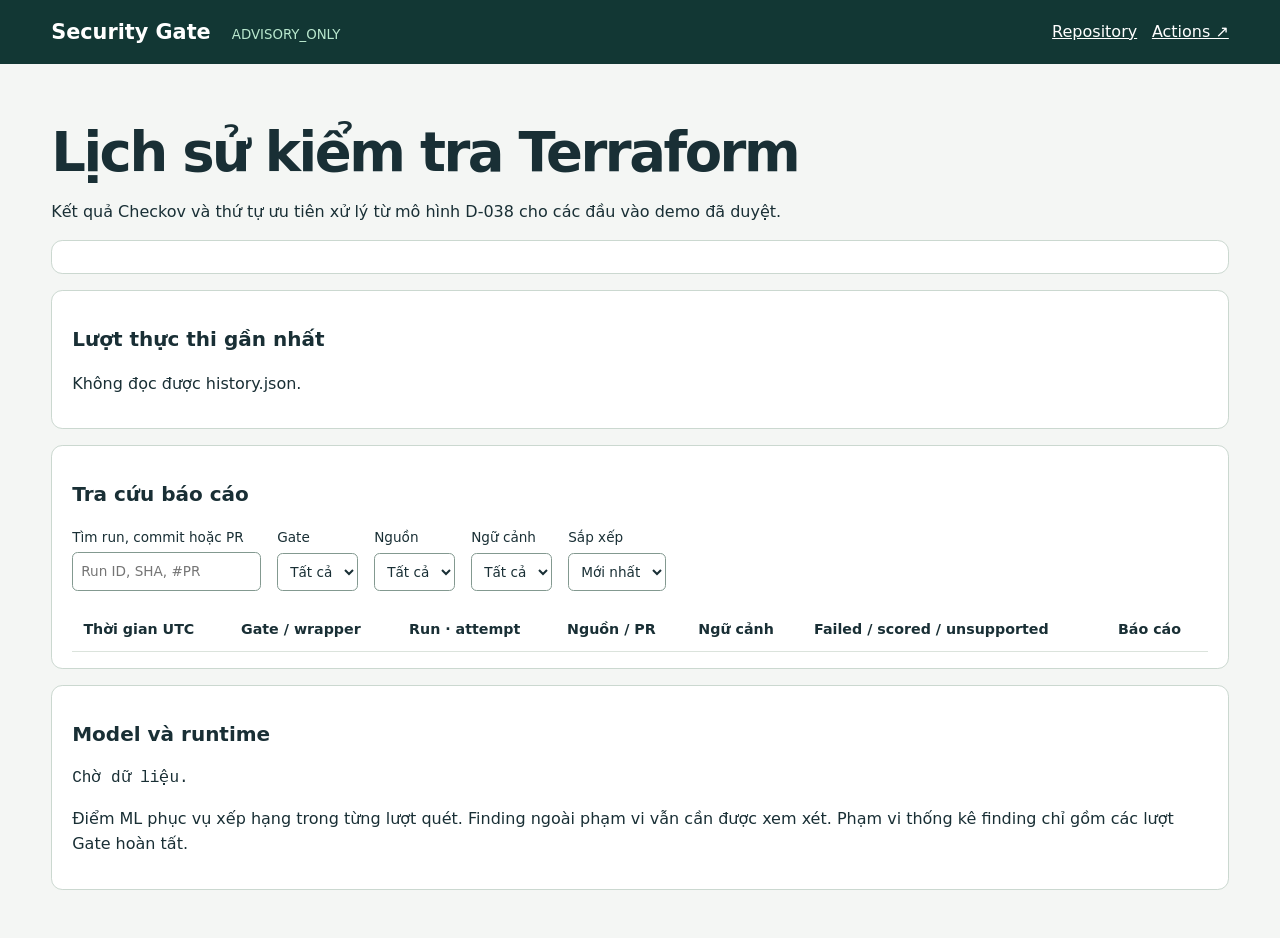
==== dashboard/index.html @ 194dd5f5 "ci: publish verified demo reports and update advisory PR feedback" ====
<!doctype html><html lang="vi"><head><meta charset="utf-8"><meta name="viewport" content="width=device-width,initial-scale=1"><meta http-equiv="Content-Security-Policy" content="default-src 'none'; script-src 'self'; style-src 'self'; connect-src 'self'; base-uri 'none'; form-action 'none'"><title>Security Gate · Lịch sử kiểm tra</title><link rel="stylesheet" href="assets/style.css"><script defer src="assets/app.js"></script></head><body><header><div><strong>Security Gate</strong> <small>ADVISORY_ONLY</small></div><nav><a href="https://github.com/phanquan277github/context-aware-iac-security-gate-ci">Repository</a> <a href="https://github.com/phanquan277github/context-aware-iac-security-gate-ci/actions">Actions ↗</a></nav></header><main><h1>Lịch sử kiểm tra Terraform</h1><p>Kết quả Checkov và thứ tự ưu tiên xử lý từ mô hình D-038 cho các đầu vào demo đã duyệt.</p><div id="stats"></div><section><h2>Lượt thực thi gần nhất</h2><p id="latest">Đang đọc lịch sử…</p><p id="coverage"></p></section><section><h2>Tra cứu báo cáo</h2><div class="filters"><label>Tìm run, commit hoặc PR<input id="search" type="search" placeholder="Run ID, SHA, #PR"></label><label>Gate<select id="status"><option value="">Tất cả</option></select></label><label>Nguồn<select id="trigger"><option value="">Tất cả</option></select></label><label>Ngữ cảnh<select id="ctx"><option value="">Tất cả</option></select></label><label>Sắp xếp<select id="sort"><option value="new">Mới nhất</option><option value="old">Cũ nhất</option></select></label></div><p id="matches" aria-live="polite"></p><div class="scroll"><table><thead><tr><th>Thời gian UTC</th><th>Gate / wrapper</th><th>Run · attempt</th><th>Nguồn / PR</th><th>Ngữ cảnh</th><th>Failed / scored / unsupported</th><th>Báo cáo</th></tr></thead><tbody id="rows"></tbody></table></div></section><section><h2>Model và runtime</h2><p id="model">Chờ dữ liệu.</p><p>Điểm ML phục vụ xếp hạng trong từng lượt quét. Finding ngoài phạm vi vẫn cần được xem xét. Phạm vi thống kê finding chỉ gồm các lượt Gate hoàn tất.</p></section></main></body></html>
---- dashboard/assets/style.css ----
*{box-sizing:border-box}body{margin:0;background:#f4f6f4;color:#192f35;font:1rem/1.55 Inter,system-ui,sans-serif}header{background:#123734;color:white;padding:1rem max(4vw,1rem);display:flex;align-items:center;justify-content:space-between;gap:1rem}header strong{font-size:1.3rem}header small{margin-left:1rem;color:#b9e8ce}header a{color:white;margin-left:.6rem}main{max-width:84rem;margin:auto;padding:2rem 4vw}h1{font-size:clamp(2rem,5vw,3.4rem);letter-spacing:-.045em;line-height:1.1;margin:.5em 0 .3em}h2{font-size:1.25rem}section,#stats{background:white;border:1px solid #cbd8d0;border-radius:.7rem;padding:1rem 1.25rem;margin:1rem 0}#stats,.filters{display:flex;flex-wrap:wrap;gap:1rem}#stats div{flex:1;min-width:6rem}#stats strong{display:block;font-size:1.8rem}.filters label{font-size:.85rem;display:grid;gap:.25rem}input,select{font:inherit;color:inherit;padding:.5rem;background:white;border:1px solid #839990;border-radius:.35rem}.scroll{overflow-x:auto}table{width:100%;border-collapse:collapse;font-size:.89rem}th,td{text-align:left;padding:.7rem;border-bottom:1px solid #dbe3dc}a{color:#126355}.PASS{color:#14623e}.REVIEW{color:#835108}.ERROR{color:#aa3738}#model{overflow-wrap:anywhere;font-family:monospace}@media(max-width:40rem){header{flex-wrap:wrap}main{padding:1rem}section{padding:.85rem}.filters label{flex:1;min-width:8rem}}
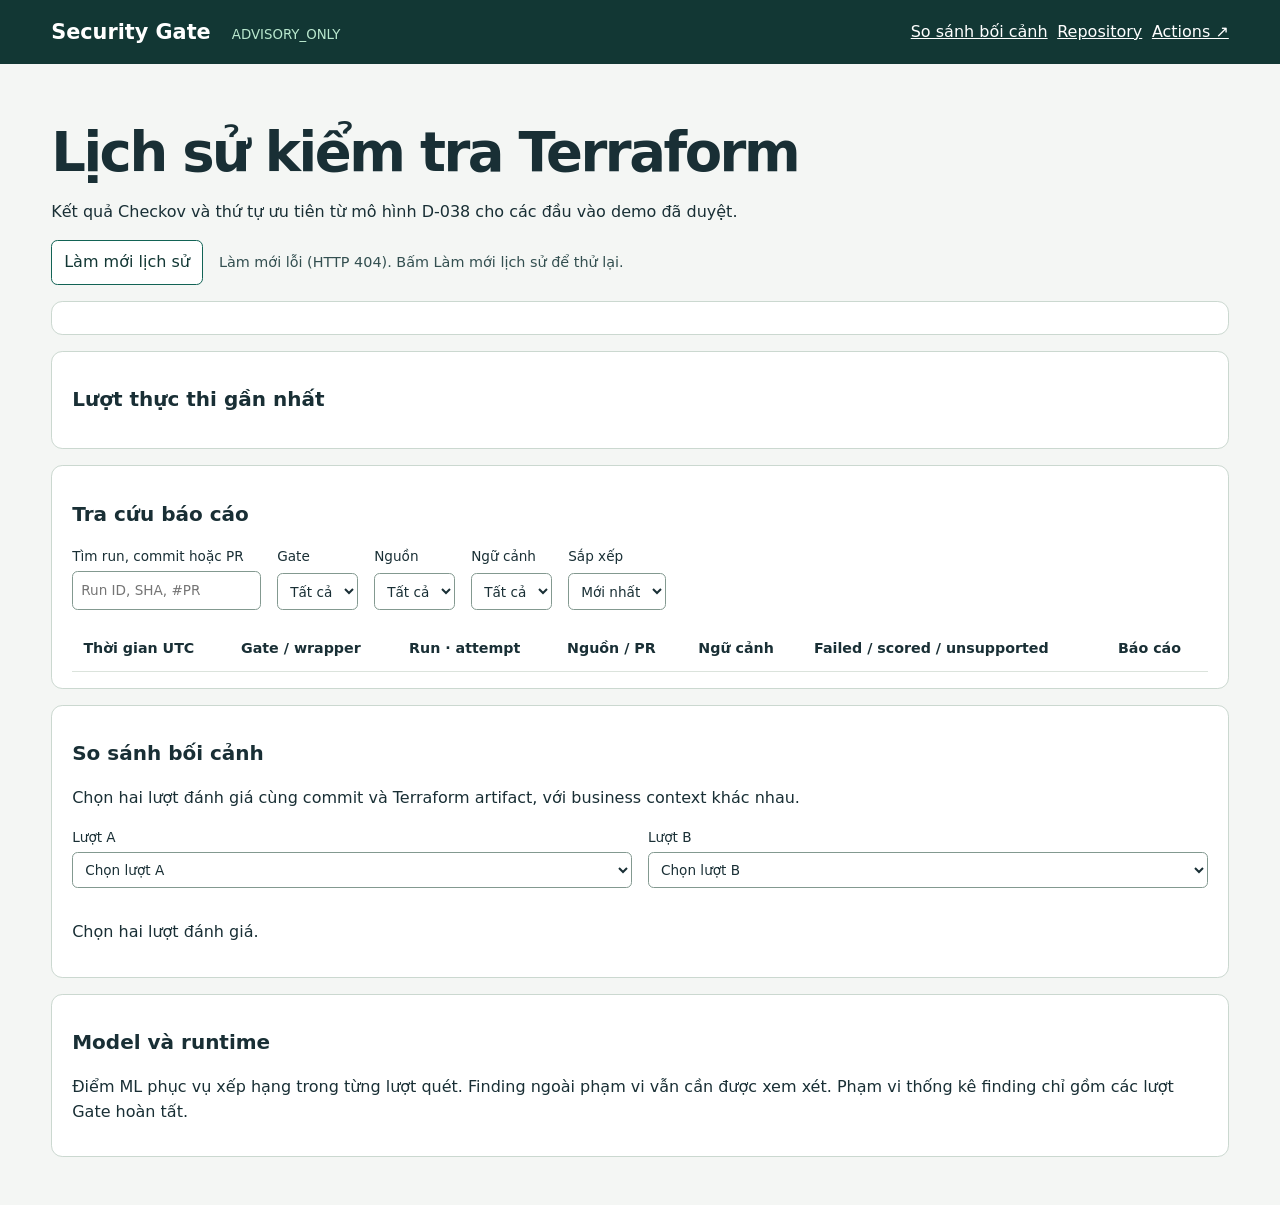
==== commit c7ef9b82: "ci: add trusted PR context and dashboard comparison" ====
--- a/dashboard/index.html
+++ b/dashboard/index.html
@@ -1 +1,67 @@
-<!doctype html><html lang="vi"><head><meta charset="utf-8"><meta name="viewport" content="width=device-width,initial-scale=1"><meta http-equiv="Content-Security-Policy" content="default-src 'none'; script-src 'self'; style-src 'self'; connect-src 'self'; base-uri 'none'; form-action 'none'"><title>Security Gate · Lịch sử kiểm tra</title><link rel="stylesheet" href="assets/style.css"><script defer src="assets/app.js"></script></head><body><header><div><strong>Security Gate</strong> <small>ADVISORY_ONLY</small></div><nav><a href="https://github.com/phanquan277github/context-aware-iac-security-gate-ci">Repository</a> <a href="https://github.com/phanquan277github/context-aware-iac-security-gate-ci/actions">Actions ↗</a></nav></header><main><h1>Lịch sử kiểm tra Terraform</h1><p>Kết quả Checkov và thứ tự ưu tiên xử lý từ mô hình D-038 cho các đầu vào demo đã duyệt.</p><div id="stats"></div><section><h2>Lượt thực thi gần nhất</h2><p id="latest">Đang đọc lịch sử…</p><p id="coverage"></p></section><section><h2>Tra cứu báo cáo</h2><div class="filters"><label>Tìm run, commit hoặc PR<input id="search" type="search" placeholder="Run ID, SHA, #PR"></label><label>Gate<select id="status"><option value="">Tất cả</option></select></label><label>Nguồn<select id="trigger"><option value="">Tất cả</option></select></label><label>Ngữ cảnh<select id="ctx"><option value="">Tất cả</option></select></label><label>Sắp xếp<select id="sort"><option value="new">Mới nhất</option><option value="old">Cũ nhất</option></select></label></div><p id="matches" aria-live="polite"></p><div class="scroll"><table><thead><tr><th>Thời gian UTC</th><th>Gate / wrapper</th><th>Run · attempt</th><th>Nguồn / PR</th><th>Ngữ cảnh</th><th>Failed / scored / unsupported</th><th>Báo cáo</th></tr></thead><tbody id="rows"></tbody></table></div></section><section><h2>Model và runtime</h2><p id="model">Chờ dữ liệu.</p><p>Điểm ML phục vụ xếp hạng trong từng lượt quét. Finding ngoài phạm vi vẫn cần được xem xét. Phạm vi thống kê finding chỉ gồm các lượt Gate hoàn tất.</p></section></main></body></html>
+<!doctype html>
+<html lang="vi">
+<head>
+  <meta charset="utf-8">
+  <meta name="viewport" content="width=device-width,initial-scale=1">
+  <meta http-equiv="Content-Security-Policy" content="default-src 'none'; script-src 'self'; style-src 'self'; connect-src 'self'; base-uri 'none'; form-action 'none'">
+  <title>Security Gate · Lịch sử kiểm tra</title>
+  <link rel="stylesheet" href="assets/style.css">
+  <script defer src="assets/comparison.js"></script>
+  <script defer src="assets/app.js"></script>
+</head>
+<body>
+  <header>
+    <div><strong>Security Gate</strong> <small>ADVISORY_ONLY</small></div>
+    <nav>
+      <a href="#comparison">So sánh bối cảnh</a>
+      <a href="https://github.com/phanquan277github/context-aware-iac-security-gate-ci">Repository</a>
+      <a href="https://github.com/phanquan277github/context-aware-iac-security-gate-ci/actions">Actions ↗</a>
+    </nav>
+  </header>
+  <main>
+    <h1>Lịch sử kiểm tra Terraform</h1>
+    <p>Kết quả Checkov và thứ tự ưu tiên từ mô hình D-038 cho các đầu vào demo đã duyệt.</p>
+    <div class="refresh">
+      <button id="refresh" type="button">Làm mới lịch sử</button>
+      <div id="freshness" aria-live="polite">Đang đọc lịch sử…</div>
+    </div>
+    <div id="stats"></div>
+    <section>
+      <h2>Lượt thực thi gần nhất</h2>
+      <p id="latest"></p>
+      <p id="coverage"></p>
+    </section>
+    <section>
+      <h2>Tra cứu báo cáo</h2>
+      <div class="filters">
+        <label>Tìm run, commit hoặc PR<input id="search" type="search" placeholder="Run ID, SHA, #PR"></label>
+        <label>Gate<select id="status"><option value="">Tất cả</option></select></label>
+        <label>Nguồn<select id="trigger"><option value="">Tất cả</option></select></label>
+        <label>Ngữ cảnh<select id="ctx"><option value="">Tất cả</option></select></label>
+        <label>Sắp xếp<select id="sort"><option value="new">Mới nhất</option><option value="old">Cũ nhất</option></select></label>
+      </div>
+      <p id="matches" aria-live="polite"></p>
+      <div class="scroll">
+        <table><thead><tr><th>Thời gian UTC</th><th>Gate / wrapper</th><th>Run · attempt</th><th>Nguồn / PR</th><th>Ngữ cảnh</th><th>Failed / scored / unsupported</th><th>Báo cáo</th></tr></thead>
+        <tbody id="rows"></tbody></table>
+      </div>
+    </section>
+    <section id="comparison">
+      <h2>So sánh bối cảnh</h2>
+      <p>Chọn hai lượt đánh giá cùng commit và Terraform artifact, với business context khác nhau.</p>
+      <div class="filters">
+        <label>Lượt A<select id="run-a"><option value="">Chọn lượt A</option></select></label>
+        <label>Lượt B<select id="run-b"><option value="">Chọn lượt B</option></select></label>
+      </div>
+      <div id="pair-details" class="pair"></div>
+      <p id="comparison-status" aria-live="polite">Chọn hai lượt đánh giá.</p>
+      <div id="comparison-result"></div>
+    </section>
+    <section>
+      <h2>Model và runtime</h2>
+      <p id="model"></p>
+      <p>Điểm ML phục vụ xếp hạng trong từng lượt quét. Finding ngoài phạm vi vẫn cần được xem xét. Phạm vi thống kê finding chỉ gồm các lượt Gate hoàn tất.</p>
+    </section>
+  </main>
+</body>
+</html>
--- a/dashboard/assets/style.css
+++ b/dashboard/assets/style.css
@@ -1 +1,20 @@
 *{box-sizing:border-box}body{margin:0;background:#f4f6f4;color:#192f35;font:1rem/1.55 Inter,system-ui,sans-serif}header{background:#123734;color:white;padding:1rem max(4vw,1rem);display:flex;align-items:center;justify-content:space-between;gap:1rem}header strong{font-size:1.3rem}header small{margin-left:1rem;color:#b9e8ce}header a{color:white;margin-left:.6rem}main{max-width:84rem;margin:auto;padding:2rem 4vw}h1{font-size:clamp(2rem,5vw,3.4rem);letter-spacing:-.045em;line-height:1.1;margin:.5em 0 .3em}h2{font-size:1.25rem}section,#stats{background:white;border:1px solid #cbd8d0;border-radius:.7rem;padding:1rem 1.25rem;margin:1rem 0}#stats,.filters{display:flex;flex-wrap:wrap;gap:1rem}#stats div{flex:1;min-width:6rem}#stats strong{display:block;font-size:1.8rem}.filters label{font-size:.85rem;display:grid;gap:.25rem}input,select{font:inherit;color:inherit;padding:.5rem;background:white;border:1px solid #839990;border-radius:.35rem}.scroll{overflow-x:auto}table{width:100%;border-collapse:collapse;font-size:.89rem}th,td{text-align:left;padding:.7rem;border-bottom:1px solid #dbe3dc}a{color:#126355}.PASS{color:#14623e}.REVIEW{color:#835108}.ERROR{color:#aa3738}#model{overflow-wrap:anywhere;font-family:monospace}@media(max-width:40rem){header{flex-wrap:wrap}main{padding:1rem}section{padding:.85rem}.filters label{flex:1;min-width:8rem}}
+
+.refresh{display:flex;align-items:center;flex-wrap:wrap;gap:.6rem 1rem;margin:1rem 0}
+button{padding:.55rem .75rem;border:1px solid #126355;border-radius:.4rem;color:#123734;background:white;font:inherit;cursor:pointer}
+button:disabled{opacity:.55;cursor:wait}
+#freshness{font-size:.9rem;color:#334f50}
+nav{display:flex;flex-wrap:wrap}
+.pair{display:grid;grid-template-columns:repeat(auto-fit,minmax(min(22rem,100%),1fr));gap:1rem;margin-top:1rem}
+.pair>div{border:1px solid #cbd8d0;padding:.85rem;border-radius:.4rem;min-width:0}
+.pair h3{margin:.2rem 0}
+.pair dl{display:grid;gap:.3rem .6rem;grid-template-columns:minmax(7rem,40%) 1fr;font-size:.88rem}
+.pair dd{margin:0;overflow-wrap:anywhere;font-variant-numeric:tabular-nums}
+.pair dt{color:#354f4d}
+#comparison td:nth-child(2){min-width:12.5rem}
+#comparison meter{display:block;width:100%;height:.55rem}
+.filters select{max-width:100%}
+
+.filters label{grid-template-columns:minmax(0,1fr)}
+.filters select,.filters input{width:100%;min-width:0}
+#comparison .filters label{flex:1 1 18rem;min-width:0}
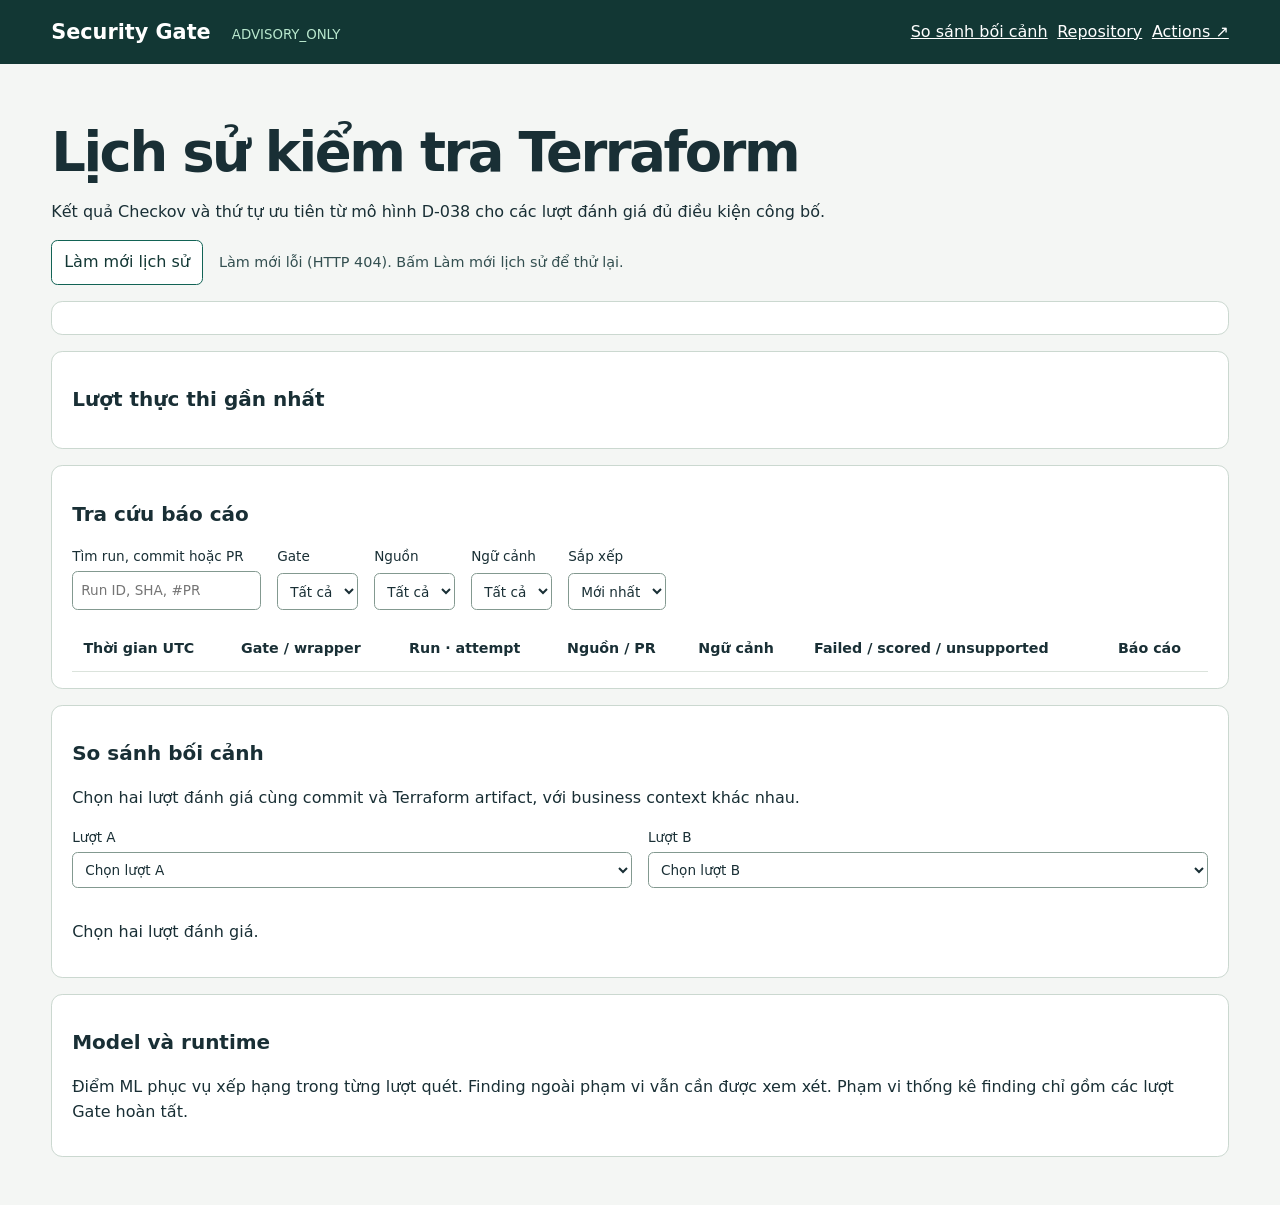
==== commit 7d230657: "ci: publish filtered reports for eligible Terraform PRs" ====
--- a/dashboard/index.html
+++ b/dashboard/index.html
@@ -20,7 +20,7 @@
   </header>
   <main>
     <h1>Lịch sử kiểm tra Terraform</h1>
-    <p>Kết quả Checkov và thứ tự ưu tiên từ mô hình D-038 cho các đầu vào demo đã duyệt.</p>
+    <p>Kết quả Checkov và thứ tự ưu tiên từ mô hình D-038 cho các lượt đánh giá đủ điều kiện công bố.</p>
     <div class="refresh">
       <button id="refresh" type="button">Làm mới lịch sử</button>
       <div id="freshness" aria-live="polite">Đang đọc lịch sử…</div>
